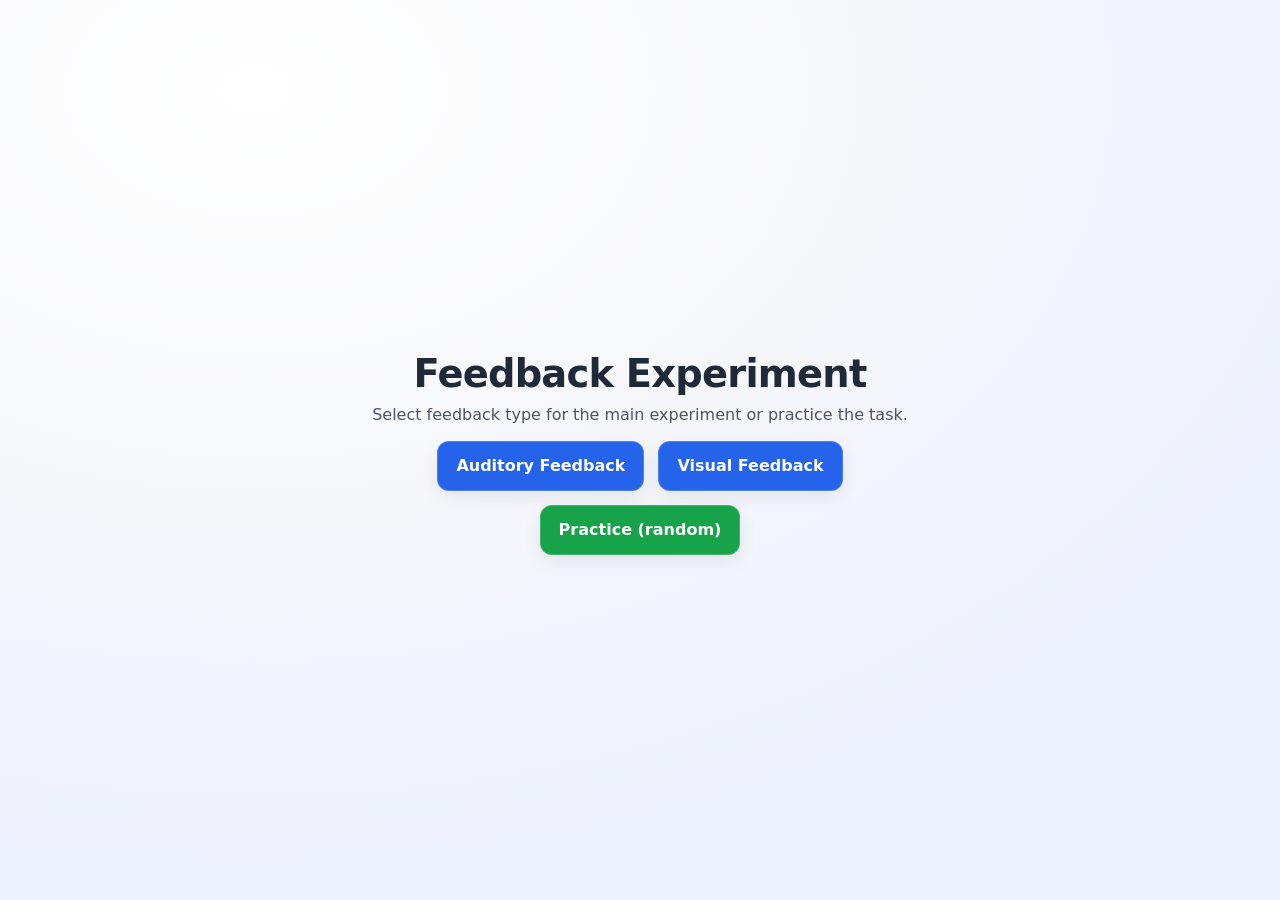
==== web/index.html @ f55c27b4 "Initial deployable feedback experiment" ====
<!DOCTYPE html>
<html lang="en">
<head>
  <meta charset="UTF-8">
  <meta http-equiv="X-UA-Compatible" content="IE=edge">
  <meta name="viewport" content="width=device-width, initial-scale=1.0">
  <title>Feedback Experiment</title>
  <link rel="stylesheet" href="styles.css?v=1">
</head>
<body>
  <main id="menu" class="menu-container" role="main">
    <section aria-labelledby="title">
      <h1 id="title">Feedback Experiment</h1>
      <p>Select feedback type for the main experiment or practice the task.</p>

      <div class="button-group" role="group" aria-label="Select feedback type">
        <a href="select_attempt.html?mode=auditory" class="btn" role="button">Auditory Feedback</a>
        <a href="select_attempt.html?mode=visual" class="btn" role="button">Visual Feedback</a>
      </div>

      <div class="button-group" role="group" aria-label="Practice">
        <a href="game.html?mode=practice&attempt=practice" class="btn practice-btn" role="button">
          Practice (random)
        </a>
      </div>
    </section>
  </main>

</body>
</html>
---- web/styles.css ----
:root{
  /* Palette */
  --bg: #f6f7fb;
  --surface: #ffffff;
  --text: #1f2937;
  --muted: #4b5563;
  --border: rgba(17,24,39,0.10);

  /* Accent */
  --primary: #2563eb;
  --primary-hover: #1d4ed8;
  --success: #16a34a;
  --success-hover: #15803d;

  /* Danger */
  --danger: #dc2626;
  --danger-hover: #b91c1c;

  /* Feedback flashes */
  --flash-success: rgb(22, 163, 74);
  --flash-error: rgb(220, 38, 38);

  /* UI */
  --radius: 14px;
  --shadow: 0 10px 25px rgba(17,24,39,0.10);
  --shadow-soft: 0 6px 18px rgba(17,24,39,0.08);
  --focus: 0 0 0 4px rgba(37,99,235,0.25);
}

*,
*::before,
*::after{
  box-sizing: border-box;
}

html, body{
  height: 100%;
}

body{
  margin: 0;
  padding: 0;
  font-family: system-ui, -apple-system, "Segoe UI", Roboto, Arial, Helvetica, sans-serif;
  background: radial-gradient(1200px 800px at 20% 10%, #ffffff 0%, var(--bg) 55%, #eef2ff 100%);
  color: var(--text);
  line-height: 1.5;
}

/* Menu screens */
.menu-container{
  min-height: 100vh;
  display: flex;
  flex-direction: column;
  align-items: center;
  justify-content: center;
  text-align: center;
  padding: 28px 18px;
  gap: 14px;
}

.menu-container h1{
  margin: 0;
  font-size: clamp(26px, 3vw, 40px);
  letter-spacing: -0.02em;
}

.menu-container p{
  max-width: 720px;
  margin: 0;
  color: var(--muted);
  font-size: 16px;
}

.menu-container > *{
  max-width: 820px;
}

/* Buttons */
.button-group{
  display: flex;
  flex-wrap: wrap;
  gap: 14px;
  margin: 14px 0 0;
  justify-content: center;
}

.btn{
  display: inline-flex;
  align-items: center;
  justify-content: center;
  gap: 10px;
  padding: 12px 18px;
  background: var(--primary);
  color: #fff;
  text-decoration: none;
  border: 1px solid rgba(255,255,255,0.18);
  border-radius: 12px;
  font-size: 16px;
  font-weight: 600;
  cursor: pointer;
  user-select: none;
  box-shadow: var(--shadow-soft);
  transition: transform 120ms ease, background 120ms ease, box-shadow 120ms ease;
}

.btn:hover{
  background: var(--primary-hover);
  transform: translateY(-1px);
  box-shadow: var(--shadow);
}

.btn:active{
  transform: translateY(0px);
  box-shadow: var(--shadow-soft);
}

.btn:focus{ outline: none; }
.btn:focus-visible{
  box-shadow: var(--shadow-soft), var(--focus);
}

/* Practice button variant */
.practice-btn{
  background: var(--success);
}
.practice-btn:hover{
  background: var(--success-hover);
}

/* Danger button */
.danger-btn{
  background: var(--danger);
}
.danger-btn:hover{
  background: var(--danger-hover);
}

/* Game container and overlays */
#game-container{
  position: relative;
  width: 100vw;
  height: 100vh;
  background: linear-gradient(180deg, #ffffff 0%, #f8fafc 100%);
  overflow: hidden;
  cursor: crosshair;
}

#game-container, #circle, #countdown{
  -webkit-font-smoothing: antialiased;
  -moz-osx-font-smoothing: grayscale;
}

#circle{
  position: absolute;
  width: 60px;
  height: 60px;
  border-radius: 50%;
  background: #000;
  outline: 2px solid rgba(255,255,255,0.12);
  outline-offset: 2px;
  box-shadow: 0 10px 18px rgba(0,0,0,0.25);
  z-index: 2;
}

/* Overlays for start screen and results */
#start-overlay,
#result-overlay{
  position: absolute;
  inset: 0;
  display: flex;
  align-items: center;
  justify-content: center;
  z-index: 10;
}

#start-overlay{
  background: rgba(255,255,255,0.88);
  color: var(--text);
  font-size: clamp(18px, 2.2vw, 28px);
  font-weight: 800;
  letter-spacing: -0.01em;
  backdrop-filter: blur(6px);
  -webkit-backdrop-filter: blur(6px);
}

/* Countdown */
#countdown{
  position: absolute;
  top: 50%;
  left: 50%;
  transform: translate(-50%, -50%);
  font-size: clamp(56px, 6vw, 84px);
  color: var(--text);
  font-weight: 900;
  text-shadow: 0 10px 24px rgba(17,24,39,0.15);
  z-index: 12;
}

/* Flash overlay */
#flash-overlay{
  position: fixed;
  inset: 0;
  display: none;
  z-index: 9999;
  pointer-events: none;
  opacity: 0.28;
  background-color: transparent;
}

#flash-overlay.success{
  background-color: var(--flash-success);
}

#flash-overlay.error{
  background-color: var(--flash-error);
}

/* Result overlay */
#result-overlay{
  background: rgba(255,255,255,0.94);
  backdrop-filter: blur(8px);
  -webkit-backdrop-filter: blur(8px);
  flex-direction: column;
  display: none;
  padding: 28px 18px;
  text-align: center;
}

#result-overlay > *{
  max-width: 720px;
}

#result-overlay h2{
  margin: 0 0 10px;
  font-size: clamp(20px, 2.4vw, 32px);
  letter-spacing: -0.02em;
}

#result-overlay p{
  margin: 0 0 18px;
  font-size: 18px;
  color: var(--muted);
}

#result-overlay .btn{
  margin-top: 10px;
}

/* Pause overlay */
#pause-overlay{
  position: absolute;
  inset: 0;
  display: none;
  z-index: 2000; /* below flash overlay, above game */
  background: rgba(255,255,255,0.55);
  backdrop-filter: blur(8px);
  -webkit-backdrop-filter: blur(8px);
  align-items: center;
  justify-content: center;
  padding: 18px;
}

.pause-modal{
  width: min(520px, 92vw);
  background: rgba(255,255,255,0.92);
  border: 1px solid var(--border);
  border-radius: 16px;
  box-shadow: var(--shadow);
  padding: 18px 16px;
  text-align: center;
}

.pause-modal h2{
  margin: 0 0 8px;
  font-size: 22px;
  letter-spacing: -0.01em;
}

.pause-subtext{
  margin: 0 0 14px;
  color: var(--muted);
}

.pause-actions{
  display: flex;
  flex-direction: column;
  gap: 10px;
  margin-top: 10px;
}

.pause-status{
  margin: 12px 0 0;
  font-size: 14px;
  color: var(--muted);
  min-height: 1.2em;
}

/* Reduce motion */
@media (prefers-reduced-motion: reduce){
  *{
    animation-duration: 0.001ms !important;
    animation-iteration-count: 1 !important;
    transition-duration: 0.001ms !important;
    scroll-behavior: auto !important;
  }
  .btn:hover{
    transform: none;
  }
}
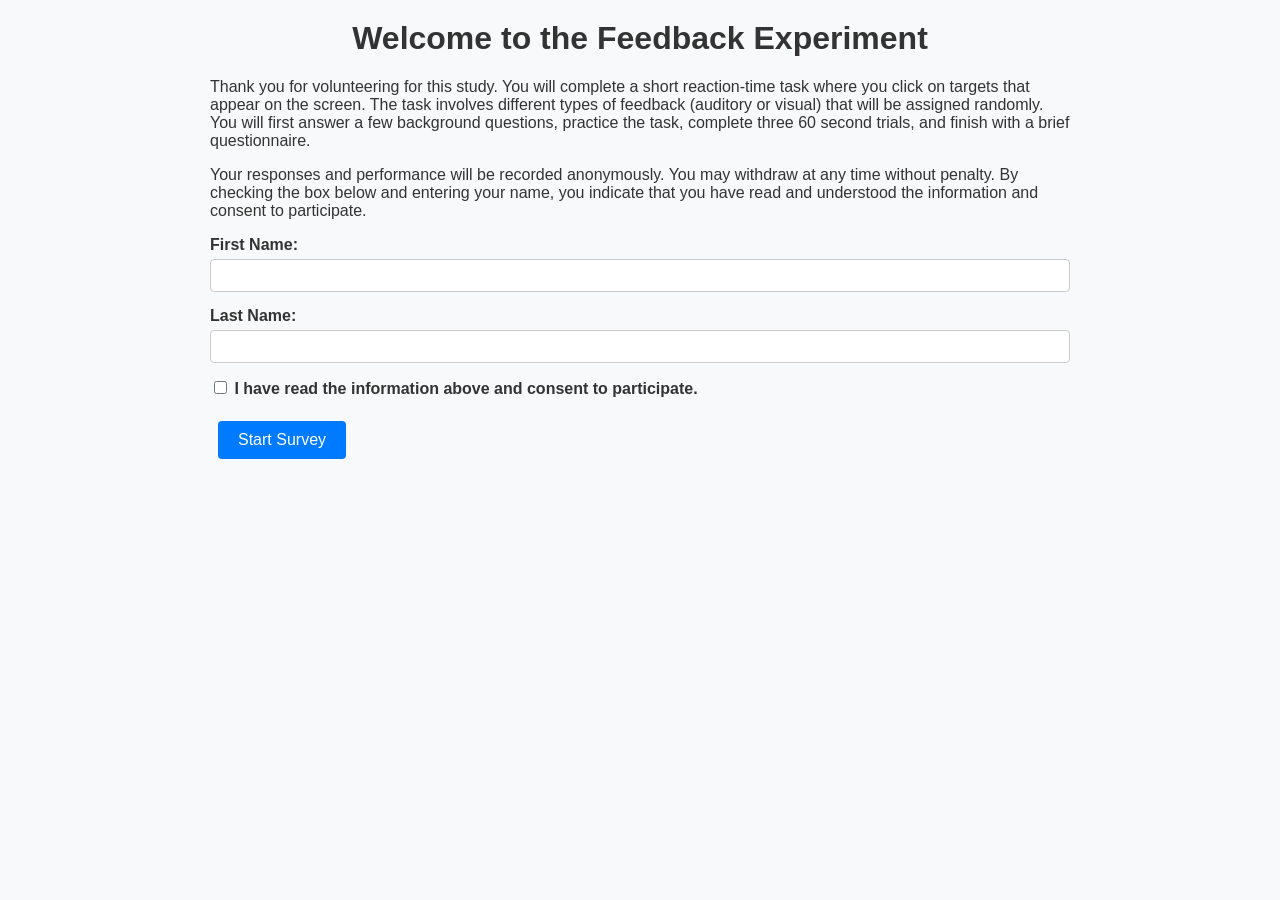
==== commit 09c426a3: "updated pipeline architecture" ====
--- a/web/index.html
+++ b/web/index.html
@@ -2,29 +2,64 @@
 <html lang="en">
 <head>
   <meta charset="UTF-8">
-  <meta http-equiv="X-UA-Compatible" content="IE=edge">
   <meta name="viewport" content="width=device-width, initial-scale=1.0">
-  <title>Feedback Experiment</title>
-  <link rel="stylesheet" href="styles.css?v=1">
+  <title>Feedback Experiment – Welcome</title>
+  <link rel="stylesheet" href="styles.css">
 </head>
 <body>
-  <main id="menu" class="menu-container" role="main">
-    <section aria-labelledby="title">
-      <h1 id="title">Feedback Experiment</h1>
-      <p>Select feedback type for the main experiment or practice the task.</p>
+  <main>
+    <h1>Welcome to the Feedback Experiment</h1>
+    <p>
+      Thank you for volunteering for this study. You will complete a short
+      reaction-time task where you click on targets that appear on the
+      screen. The task involves different types of feedback (auditory or
+      visual) that will be assigned randomly. You will first answer a few
+      background questions, practice the task, complete three 60&nbsp;second
+      trials, and finish with a brief questionnaire.
+    </p>
+    <p>
+      Your responses and performance will be recorded anonymously. You may
+      withdraw at any time without penalty. By checking the box below and
+      entering your name, you indicate that you have read and understood the
+      information and consent to participate.
+    </p>
 
-      <div class="button-group" role="group" aria-label="Select feedback type">
-        <a href="select_attempt.html?mode=auditory" class="btn" role="button">Auditory Feedback</a>
-        <a href="select_attempt.html?mode=visual" class="btn" role="button">Visual Feedback</a>
+    <form id="consent-form">
+      <div class="form-group">
+        <label for="firstName">First Name:</label>
+        <input type="text" id="firstName" name="firstName" required>
       </div>
-
-      <div class="button-group" role="group" aria-label="Practice">
-        <a href="game.html?mode=practice&attempt=practice" class="btn practice-btn" role="button">
-          Practice (random)
-        </a>
+      <div class="form-group">
+        <label for="lastName">Last Name:</label>
+        <input type="text" id="lastName" name="lastName" required>
       </div>
-    </section>
+      <div class="form-group">
+        <label>
+          <input type="checkbox" id="consentBox" required>
+          I have read the information above and consent to participate.
+        </label>
+      </div>
+      <button type="submit" class="btn">Start Survey</button>
+    </form>
   </main>
 
+  <script>
+    // Handle consent form submission: store name and proceed to survey
+    document.getElementById('consent-form').addEventListener('submit', function(ev) {
+      ev.preventDefault();
+      const firstName = document.getElementById('firstName').value.trim();
+      const lastName = document.getElementById('lastName').value.trim();
+      const consent = document.getElementById('consentBox').checked;
+      if (!firstName || !lastName || !consent) {
+        alert('Please enter your name and provide consent to continue.');
+        return;
+      }
+      // Store participant info in sessionStorage
+      sessionStorage.setItem('first_name', firstName);
+      sessionStorage.setItem('last_name', lastName);
+      // Navigate to survey page
+      window.location.href = 'survey.html';
+    });
+  </script>
 </body>
 </html>
--- a/web/styles.css
+++ b/web/styles.css
@@ -1,309 +1,166 @@
-:root{
-  /* Palette */
-  --bg: #f6f7fb;
-  --surface: #ffffff;
-  --text: #1f2937;
-  --muted: #4b5563;
-  --border: rgba(17,24,39,0.10);
+/* Core styles for the feedback experiment */
 
-  /* Accent */
-  --primary: #2563eb;
-  --primary-hover: #1d4ed8;
-  --success: #16a34a;
-  --success-hover: #15803d;
-
-  /* Danger */
-  --danger: #dc2626;
-  --danger-hover: #b91c1c;
-
-  /* Feedback flashes */
-  --flash-success: rgb(22, 163, 74);
-  --flash-error: rgb(220, 38, 38);
-
-  /* UI */
-  --radius: 14px;
-  --shadow: 0 10px 25px rgba(17,24,39,0.10);
-  --shadow-soft: 0 6px 18px rgba(17,24,39,0.08);
-  --focus: 0 0 0 4px rgba(37,99,235,0.25);
+body {
+  margin: 0;
+  font-family: Arial, sans-serif;
+  background-color: #f8f9fa;
+  color: #333;
+  display: flex;
+  min-height: 100vh;
+  flex-direction: column;
 }
 
-*,
-*::before,
-*::after{
+main {
+  flex: 1;
+  width: 100%;
+  max-width: 900px;
+  margin: 0 auto;
+  padding: 20px;
   box-sizing: border-box;
 }
 
-html, body{
-  height: 100%;
+h1, h2 {
+  text-align: center;
+  margin-top: 0;
 }
 
-body{
-  margin: 0;
-  padding: 0;
-  font-family: system-ui, -apple-system, "Segoe UI", Roboto, Arial, Helvetica, sans-serif;
-  background: radial-gradient(1200px 800px at 20% 10%, #ffffff 0%, var(--bg) 55%, #eef2ff 100%);
-  color: var(--text);
-  line-height: 1.5;
+.btn {
+  display: inline-block;
+  margin: 8px;
+  padding: 10px 20px;
+  background-color: #007bff;
+  color: white;
+  text-decoration: none;
+  border: none;
+  border-radius: 4px;
+  font-size: 16px;
+  cursor: pointer;
+  text-align: center;
 }
 
-/* Menu screens */
-.menu-container{
-  min-height: 100vh;
+.btn:hover {
+  background-color: #0056b3;
+}
+
+.btn:disabled {
+  background-color: #cccccc;
+  cursor: not-allowed;
+}
+
+.form-group {
+  margin-bottom: 15px;
+}
+
+label {
+  display: block;
+  font-weight: bold;
+  margin-bottom: 5px;
+}
+
+input[type="text"],
+input[type="number"],
+select {
+  width: 100%;
+  padding: 8px;
+  box-sizing: border-box;
+  border: 1px solid #ccc;
+  border-radius: 4px;
+}
+
+textarea {
+  width: 100%;
+  padding: 8px;
+  box-sizing: border-box;
+  border: 1px solid #ccc;
+  border-radius: 4px;
+  min-height: 80px;
+}
+
+.question-block {
+  margin-bottom: 20px;
+}
+
+.question-block p {
+  margin-bottom: 10px;
+}
+
+.survey-options label {
+  display: inline-block;
+  margin-right: 15px;
+}
+
+/* Game container styles */
+#game-container {
+  position: relative;
+  width: 100%;
+  height: 80vh;
+  background-color: #fff;
+  border: 2px solid #ddd;
+  border-radius: 8px;
+  margin-top: 20px;
+  overflow: hidden;
+}
+
+#circle {
+  position: absolute;
+  width: 40px;
+  height: 40px;
+  border-radius: 50%;
+  background-color: #007bff;
+  cursor: pointer;
+}
+
+#flash-overlay {
+  position: absolute;
+  top: 0;
+  left: 0;
+  width: 100%;
+  height: 100%;
+  display: none;
+  border-radius: 8px;
+}
+
+#flash-overlay.success {
+  background-color: rgba(40, 167, 69, 0.3);
+}
+
+#flash-overlay.error {
+  background-color: rgba(220, 53, 69, 0.3);
+}
+
+#start-overlay,
+#practice-overlay,
+#result-overlay {
+  position: absolute;
+  top: 0;
+  left: 0;
+  width: 100%;
+  height: 100%;
+  background-color: rgba(0, 0, 0, 0.6);
+  color: white;
   display: flex;
   flex-direction: column;
   align-items: center;
   justify-content: center;
-  text-align: center;
-  padding: 28px 18px;
-  gap: 14px;
-}
-
-.menu-container h1{
-  margin: 0;
-  font-size: clamp(26px, 3vw, 40px);
-  letter-spacing: -0.02em;
-}
-
-.menu-container p{
-  max-width: 720px;
-  margin: 0;
-  color: var(--muted);
-  font-size: 16px;
-}
-
-.menu-container > *{
-  max-width: 820px;
-}
-
-/* Buttons */
-.button-group{
-  display: flex;
-  flex-wrap: wrap;
-  gap: 14px;
-  margin: 14px 0 0;
-  justify-content: center;
-}
-
-.btn{
-  display: inline-flex;
-  align-items: center;
-  justify-content: center;
-  gap: 10px;
-  padding: 12px 18px;
-  background: var(--primary);
-  color: #fff;
-  text-decoration: none;
-  border: 1px solid rgba(255,255,255,0.18);
-  border-radius: 12px;
-  font-size: 16px;
-  font-weight: 600;
-  cursor: pointer;
-  user-select: none;
-  box-shadow: var(--shadow-soft);
-  transition: transform 120ms ease, background 120ms ease, box-shadow 120ms ease;
-}
-
-.btn:hover{
-  background: var(--primary-hover);
-  transform: translateY(-1px);
-  box-shadow: var(--shadow);
-}
-
-.btn:active{
-  transform: translateY(0px);
-  box-shadow: var(--shadow-soft);
-}
-
-.btn:focus{ outline: none; }
-.btn:focus-visible{
-  box-shadow: var(--shadow-soft), var(--focus);
-}
-
-/* Practice button variant */
-.practice-btn{
-  background: var(--success);
-}
-.practice-btn:hover{
-  background: var(--success-hover);
-}
-
-/* Danger button */
-.danger-btn{
-  background: var(--danger);
-}
-.danger-btn:hover{
-  background: var(--danger-hover);
-}
-
-/* Game container and overlays */
-#game-container{
-  position: relative;
-  width: 100vw;
-  height: 100vh;
-  background: linear-gradient(180deg, #ffffff 0%, #f8fafc 100%);
-  overflow: hidden;
-  cursor: crosshair;
-}
-
-#game-container, #circle, #countdown{
-  -webkit-font-smoothing: antialiased;
-  -moz-osx-font-smoothing: grayscale;
-}
-
-#circle{
-  position: absolute;
-  width: 60px;
-  height: 60px;
-  border-radius: 50%;
-  background: #000;
-  outline: 2px solid rgba(255,255,255,0.12);
-  outline-offset: 2px;
-  box-shadow: 0 10px 18px rgba(0,0,0,0.25);
-  z-index: 2;
-}
-
-/* Overlays for start screen and results */
-#start-overlay,
-#result-overlay{
-  position: absolute;
-  inset: 0;
-  display: flex;
-  align-items: center;
-  justify-content: center;
-  z-index: 10;
-}
-
-#start-overlay{
-  background: rgba(255,255,255,0.88);
-  color: var(--text);
-  font-size: clamp(18px, 2.2vw, 28px);
-  font-weight: 800;
-  letter-spacing: -0.01em;
-  backdrop-filter: blur(6px);
-  -webkit-backdrop-filter: blur(6px);
-}
-
-/* Countdown */
-#countdown{
-  position: absolute;
-  top: 50%;
-  left: 50%;
-  transform: translate(-50%, -50%);
-  font-size: clamp(56px, 6vw, 84px);
-  color: var(--text);
-  font-weight: 900;
-  text-shadow: 0 10px 24px rgba(17,24,39,0.15);
-  z-index: 12;
-}
-
-/* Flash overlay */
-#flash-overlay{
-  position: fixed;
-  inset: 0;
-  display: none;
-  z-index: 9999;
-  pointer-events: none;
-  opacity: 0.28;
-  background-color: transparent;
-}
-
-#flash-overlay.success{
-  background-color: var(--flash-success);
-}
-
-#flash-overlay.error{
-  background-color: var(--flash-error);
-}
-
-/* Result overlay */
-#result-overlay{
-  background: rgba(255,255,255,0.94);
-  backdrop-filter: blur(8px);
-  -webkit-backdrop-filter: blur(8px);
-  flex-direction: column;
-  display: none;
-  padding: 28px 18px;
+  border-radius: 8px;
   text-align: center;
 }
 
-#result-overlay > *{
-  max-width: 720px;
+#result-text {
+  margin: 10px 0;
+  font-size: 18px;
 }
 
-#result-overlay h2{
-  margin: 0 0 10px;
-  font-size: clamp(20px, 2.4vw, 32px);
-  letter-spacing: -0.02em;
+.hidden {
+  display: none;
 }
 
-#result-overlay p{
-  margin: 0 0 18px;
-  font-size: 18px;
-  color: var(--muted);
-}
-
-#result-overlay .btn{
-  margin-top: 10px;
-}
-
-/* Pause overlay */
-#pause-overlay{
-  position: absolute;
-  inset: 0;
-  display: none;
-  z-index: 2000; /* below flash overlay, above game */
-  background: rgba(255,255,255,0.55);
-  backdrop-filter: blur(8px);
-  -webkit-backdrop-filter: blur(8px);
+/* Center content for thank you page */
+.centered {
+  display: flex;
+  flex-direction: column;
   align-items: center;
   justify-content: center;
-  padding: 18px;
-}
-
-.pause-modal{
-  width: min(520px, 92vw);
-  background: rgba(255,255,255,0.92);
-  border: 1px solid var(--border);
-  border-radius: 16px;
-  box-shadow: var(--shadow);
-  padding: 18px 16px;
+  height: 70vh;
   text-align: center;
-}
-
-.pause-modal h2{
-  margin: 0 0 8px;
-  font-size: 22px;
-  letter-spacing: -0.01em;
-}
-
-.pause-subtext{
-  margin: 0 0 14px;
-  color: var(--muted);
-}
-
-.pause-actions{
-  display: flex;
-  flex-direction: column;
-  gap: 10px;
-  margin-top: 10px;
-}
-
-.pause-status{
-  margin: 12px 0 0;
-  font-size: 14px;
-  color: var(--muted);
-  min-height: 1.2em;
-}
-
-/* Reduce motion */
-@media (prefers-reduced-motion: reduce){
-  *{
-    animation-duration: 0.001ms !important;
-    animation-iteration-count: 1 !important;
-    transition-duration: 0.001ms !important;
-    scroll-behavior: auto !important;
-  }
-  .btn:hover{
-    transform: none;
-  }
 }
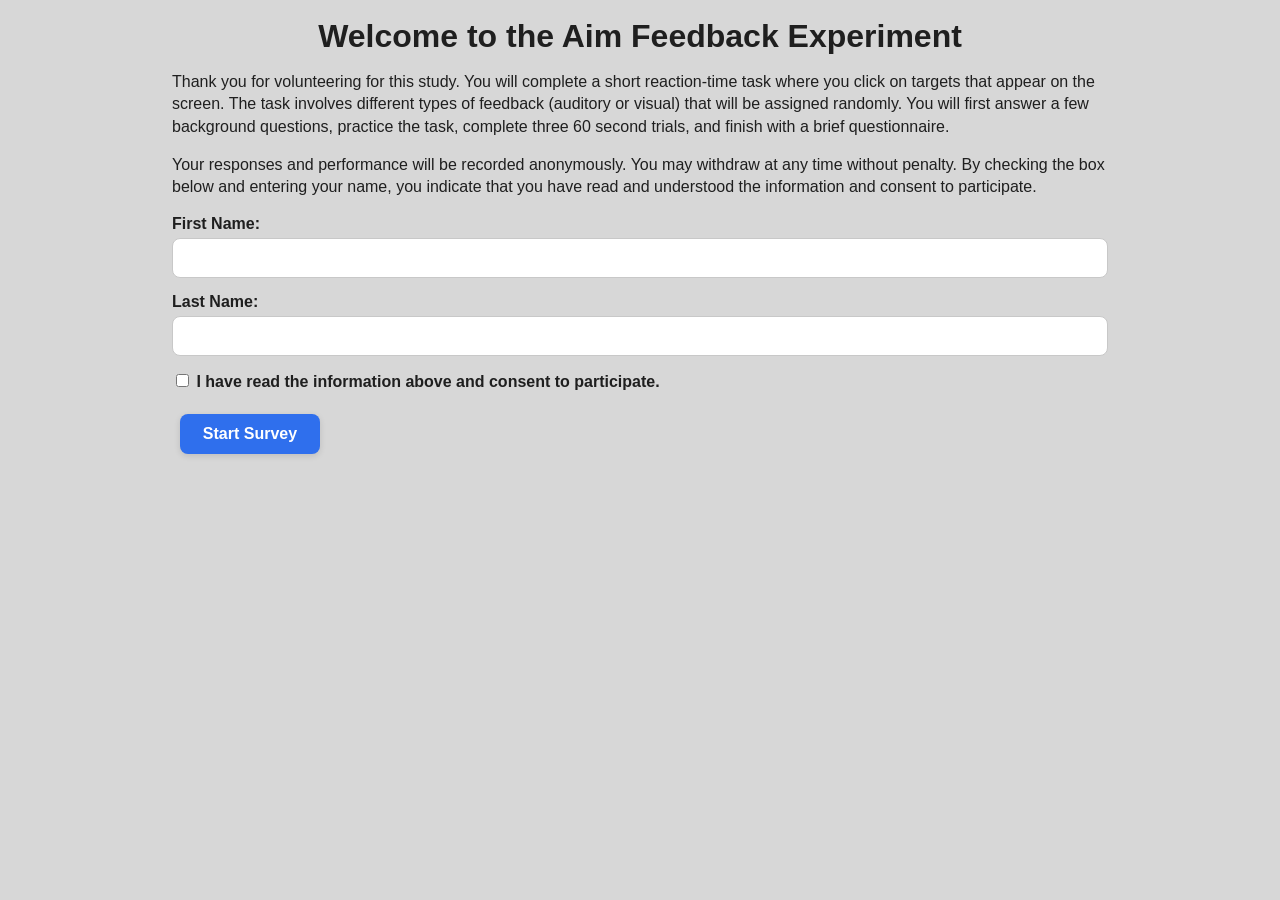
==== commit 04179510: "edits and improvements" ====
--- a/web/index.html
+++ b/web/index.html
@@ -8,7 +8,7 @@
 </head>
 <body>
   <main>
-    <h1>Welcome to the Feedback Experiment</h1>
+    <h1>Welcome to the Aim Feedback Experiment</h1>
     <p>
       Thank you for volunteering for this study. You will complete a short
       reaction-time task where you click on targets that appear on the
--- a/web/styles.css
+++ b/web/styles.css
@@ -1,10 +1,37 @@
-/* Core styles for the feedback experiment */
+/* Refined UI styles for the feedback experiment */
+
+:root {
+  --bg-page: #d7d7d7;
+  --bg-surface: #ffffff;
+  --bg-surface-soft: #f5f5f5;
+  --text-main: #1f1f1f;
+  --text-muted: #4a4a4a;
+  --border-soft: #c8c8c8;
+  --border-strong: #b5b5b5;
+  --shadow-soft: 0 10px 24px rgba(0, 0, 0, 0.08);
+  --shadow-subtle: 0 2px 6px rgba(0, 0, 0, 0.12);
+
+  --btn-primary: #2f6fed;
+  --btn-primary-hover: #1f57c2;
+  --btn-secondary: #555;
+  --btn-secondary-hover: #333;
+
+  --flash-success: rgba(46, 204, 113, 0.16);
+  --flash-error: rgba(231, 76, 60, 0.14);
+  --overlay-light: rgba(255, 255, 255, 0.84);
+}
+
+*,
+*::before,
+*::after {
+  box-sizing: border-box;
+}
 
 body {
   margin: 0;
   font-family: Arial, sans-serif;
-  background-color: #f8f9fa;
-  color: #333;
+  background-color: var(--bg-page);
+  color: var(--text-main);
   display: flex;
   min-height: 100vh;
   flex-direction: column;
@@ -13,38 +40,72 @@
 main {
   flex: 1;
   width: 100%;
-  max-width: 900px;
+  max-width: 980px;
   margin: 0 auto;
-  padding: 20px;
-  box-sizing: border-box;
-}
-
-h1, h2 {
+  padding: 18px 22px 28px;
+}
+
+h1,
+h2 {
   text-align: center;
   margin-top: 0;
+  margin-bottom: 14px;
+  line-height: 1.15;
+}
+
+p {
+  line-height: 1.4;
+  color: var(--text-main);
 }
 
 .btn {
   display: inline-block;
   margin: 8px;
-  padding: 10px 20px;
-  background-color: #007bff;
-  color: white;
+  padding: 11px 20px;
+  min-width: 140px;
+  background-color: var(--btn-primary);
+  color: #fff;
   text-decoration: none;
   border: none;
-  border-radius: 4px;
+  border-radius: 8px;
   font-size: 16px;
+  font-weight: 600;
   cursor: pointer;
   text-align: center;
+  transition: background-color 0.15s ease, transform 0.08s ease, box-shadow 0.15s ease;
+  box-shadow: var(--shadow-subtle);
 }
 
 .btn:hover {
-  background-color: #0056b3;
+  background-color: var(--btn-primary-hover);
+}
+
+.btn:active {
+  transform: translateY(1px);
 }
 
 .btn:disabled {
-  background-color: #cccccc;
+  background-color: #bdbdbd;
+  color: #f3f3f3;
   cursor: not-allowed;
+  box-shadow: none;
+}
+
+.practice-btn {
+  background-color: var(--btn-secondary);
+}
+
+.practice-btn:hover {
+  background-color: var(--btn-secondary-hover);
+}
+
+.button-group {
+  display: flex;
+  justify-content: center;
+  align-items: center;
+  gap: 10px;
+  flex-wrap: wrap;
+  margin: 12px 0 6px;
 }
 
 .form-group {
@@ -53,52 +114,75 @@
 
 label {
   display: block;
-  font-weight: bold;
+  font-weight: 700;
   margin-bottom: 5px;
 }
 
 input[type="text"],
 input[type="number"],
-select {
-  width: 100%;
-  padding: 8px;
-  box-sizing: border-box;
-  border: 1px solid #ccc;
-  border-radius: 4px;
-}
-
+select,
 textarea {
   width: 100%;
-  padding: 8px;
+  padding: 10px 12px;
   box-sizing: border-box;
-  border: 1px solid #ccc;
-  border-radius: 4px;
-  min-height: 80px;
+  border: 1px solid var(--border-soft);
+  border-radius: 8px;
+  background-color: var(--bg-surface);
+  color: var(--text-main);
+  font: inherit;
+}
+
+input[type="text"]:focus,
+input[type="number"]:focus,
+select:focus,
+textarea:focus {
+  outline: 2px solid rgba(47, 111, 237, 0.16);
+  border-color: #7ea5f5;
+}
+
+textarea {
+  min-height: 90px;
+  resize: vertical;
 }
 
 .question-block {
-  margin-bottom: 20px;
+  margin-bottom: 22px;
+  padding: 14px 14px 10px;
+  background: var(--bg-surface-soft);
+  border: 1px solid #e5e5e5;
+  border-radius: 10px;
 }
 
 .question-block p {
-  margin-bottom: 10px;
+  margin: 0 0 10px;
+}
+
+.survey-options {
+  display: flex;
+  flex-wrap: wrap;
+  gap: 12px 18px;
 }
 
 .survey-options label {
-  display: inline-block;
-  margin-right: 15px;
+  display: inline-flex;
+  align-items: center;
+  gap: 6px;
+  margin-right: 0;
+  font-weight: 500;
 }
 
 /* Game container styles */
 #game-container {
   position: relative;
   width: 100%;
-  height: 80vh;
-  background-color: #fff;
-  border: 2px solid #ddd;
-  border-radius: 8px;
+  height: 78vh;
+  background-color: var(--bg-surface);
+  border: 2px solid var(--border-strong);
+  border-radius: 12px;
   margin-top: 20px;
   overflow: hidden;
+  cursor: crosshair;
+  box-shadow: var(--shadow-soft);
 }
 
 #circle {
@@ -106,53 +190,72 @@
   width: 40px;
   height: 40px;
   border-radius: 50%;
-  background-color: #007bff;
-  cursor: pointer;
+  background-color: #000000;
+  cursor: crosshair;
+  box-shadow: 0 2px 7px rgba(0, 0, 0, 0.22);
 }
 
 #flash-overlay {
   position: absolute;
-  top: 0;
-  left: 0;
-  width: 100%;
-  height: 100%;
+  inset: 0;
   display: none;
-  border-radius: 8px;
+  border-radius: 12px;
+  pointer-events: none;
 }
 
 #flash-overlay.success {
-  background-color: rgba(40, 167, 69, 0.3);
+  background-color: var(--flash-success);
 }
 
 #flash-overlay.error {
-  background-color: rgba(220, 53, 69, 0.3);
+  background-color: var(--flash-error);
 }
 
 #start-overlay,
 #practice-overlay,
 #result-overlay {
   position: absolute;
-  top: 0;
-  left: 0;
-  width: 100%;
-  height: 100%;
-  background-color: rgba(0, 0, 0, 0.6);
-  color: white;
+  inset: 0;
+  background-color: var(--overlay-light);
+  color: var(--text-main);
   display: flex;
   flex-direction: column;
   align-items: center;
   justify-content: center;
-  border-radius: 8px;
-  text-align: center;
+  border-radius: 12px;
+  text-align: center;
+  padding: 24px;
+}
+
+#start-overlay p,
+#practice-overlay p,
+#result-overlay p {
+  max-width: 580px;
+  margin: 0 0 12px;
+  color: var(--text-main);
+}
+
+#countdown {
+  position: absolute;
+  inset: 0;
+  display: flex;
+  align-items: center;
+  justify-content: center;
+  font-size: 72px;
+  font-weight: 700;
+  color: var(--text-main);
+  background-color: rgba(255, 255, 255, 0.2);
+  pointer-events: none;
 }
 
 #result-text {
   margin: 10px 0;
   font-size: 18px;
+  font-weight: 600;
 }
 
 .hidden {
-  display: none;
+  display: none !important;
 }
 
 /* Center content for thank you page */
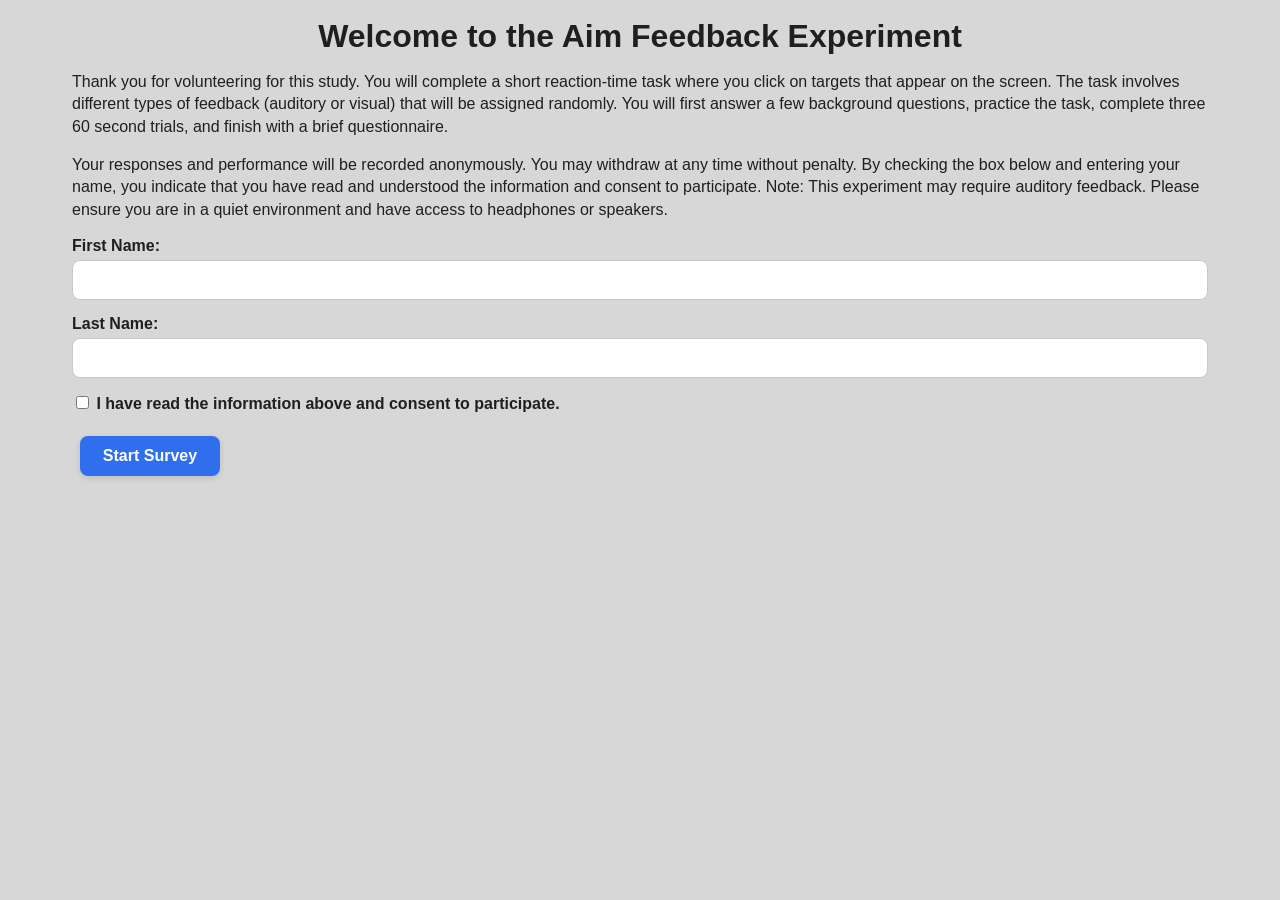
==== commit b2d7ef9a: "final edit" ====
--- a/web/index.html
+++ b/web/index.html
@@ -22,6 +22,8 @@
       withdraw at any time without penalty. By checking the box below and
       entering your name, you indicate that you have read and understood the
       information and consent to participate.
+
+      Note: This experiment may require auditory feedback. Please ensure you are in a quiet environment and have access to headphones or speakers.
     </p>
 
     <form id="consent-form">
--- a/web/styles.css
+++ b/web/styles.css
@@ -15,6 +15,8 @@
   --btn-primary-hover: #1f57c2;
   --btn-secondary: #555;
   --btn-secondary-hover: #333;
+  --btn-success: #1f9d55;
+  --btn-success-hover: #177844;
 
   --flash-success: rgba(46, 204, 113, 0.16);
   --flash-error: rgba(231, 76, 60, 0.14);
@@ -40,7 +42,7 @@
 main {
   flex: 1;
   width: 100%;
-  max-width: 980px;
+  max-width: 1180px;
   margin: 0 auto;
   padding: 18px 22px 28px;
 }
@@ -99,13 +101,22 @@
   background-color: var(--btn-secondary-hover);
 }
 
-.button-group {
+.success-btn {
+  background-color: var(--btn-success);
+}
+
+.success-btn:hover {
+  background-color: var(--btn-success-hover);
+}
+
+.button-group,
+.below-game-controls {
   display: flex;
   justify-content: center;
   align-items: center;
   gap: 10px;
   flex-wrap: wrap;
-  margin: 12px 0 6px;
+  margin: 14px 0 6px;
 }
 
 .form-group {
@@ -175,11 +186,14 @@
 #game-container {
   position: relative;
   width: 100%;
-  height: 78vh;
+  max-width: 1080px;
+  aspect-ratio: 16 / 9;
+  min-height: 420px;
+  max-height: 72vh;
   background-color: var(--bg-surface);
   border: 2px solid var(--border-strong);
   border-radius: 12px;
-  margin-top: 20px;
+  margin: 20px auto 0;
   overflow: hidden;
   cursor: crosshair;
   box-shadow: var(--shadow-soft);
@@ -192,7 +206,7 @@
   border-radius: 50%;
   background-color: #000000;
   cursor: crosshair;
-  box-shadow: 0 2px 7px rgba(0, 0, 0, 0.22);
+  box-shadow: none;
 }
 
 #flash-overlay {
@@ -235,6 +249,14 @@
   color: var(--text-main);
 }
 
+.overlay-card {
+  background: rgba(255, 255, 255, 0.92);
+  border: 1px solid rgba(0, 0, 0, 0.08);
+  border-radius: 12px;
+  padding: 20px 24px;
+  box-shadow: var(--shadow-subtle);
+}
+
 #countdown {
   position: absolute;
   inset: 0;
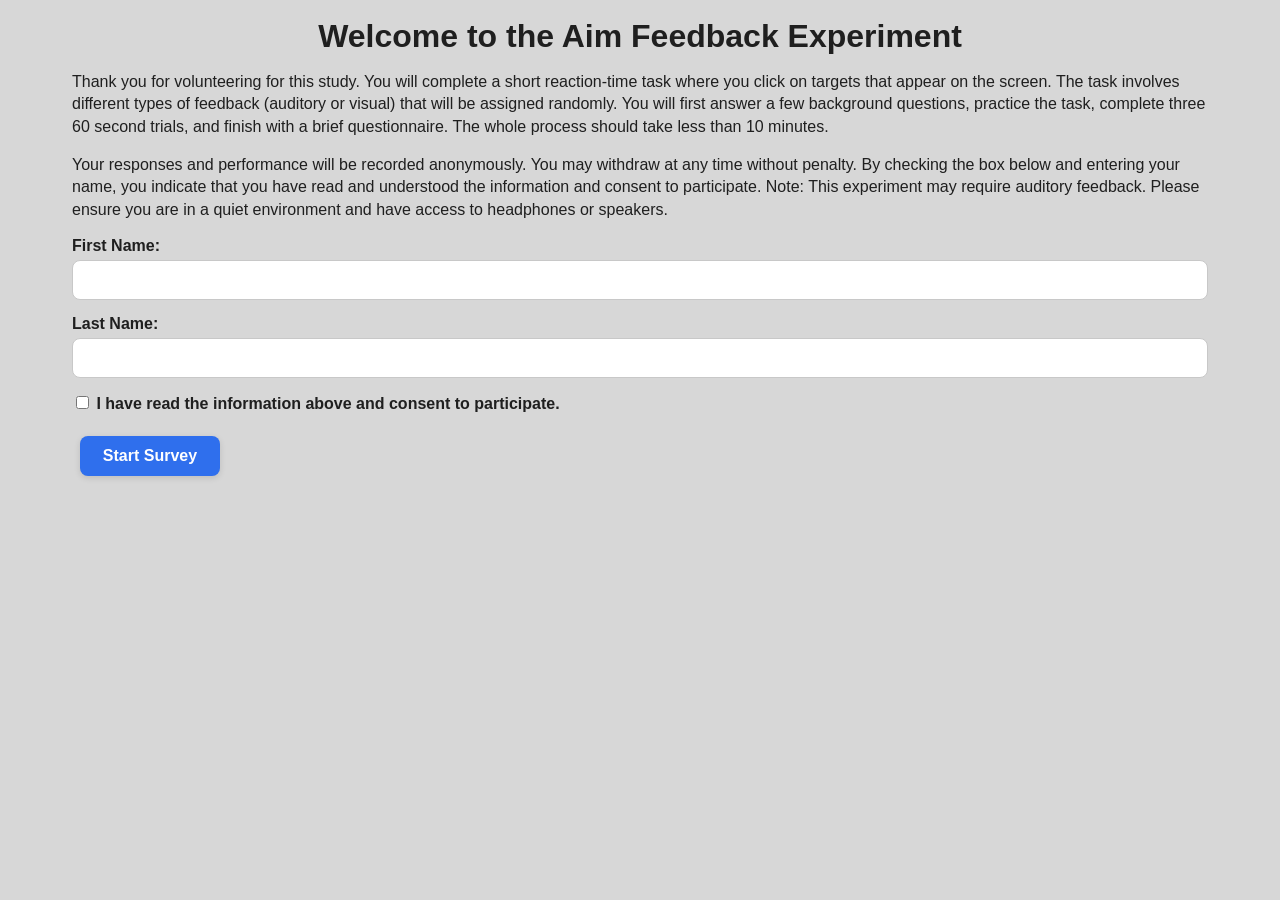
==== commit 35a7e057: "edit instructions wording" ====
--- a/web/index.html
+++ b/web/index.html
@@ -15,7 +15,7 @@
       screen. The task involves different types of feedback (auditory or
       visual) that will be assigned randomly. You will first answer a few
       background questions, practice the task, complete three 60&nbsp;second
-      trials, and finish with a brief questionnaire.
+      trials, and finish with a brief questionnaire. The whole process should take less than 10 minutes.
     </p>
     <p>
       Your responses and performance will be recorded anonymously. You may
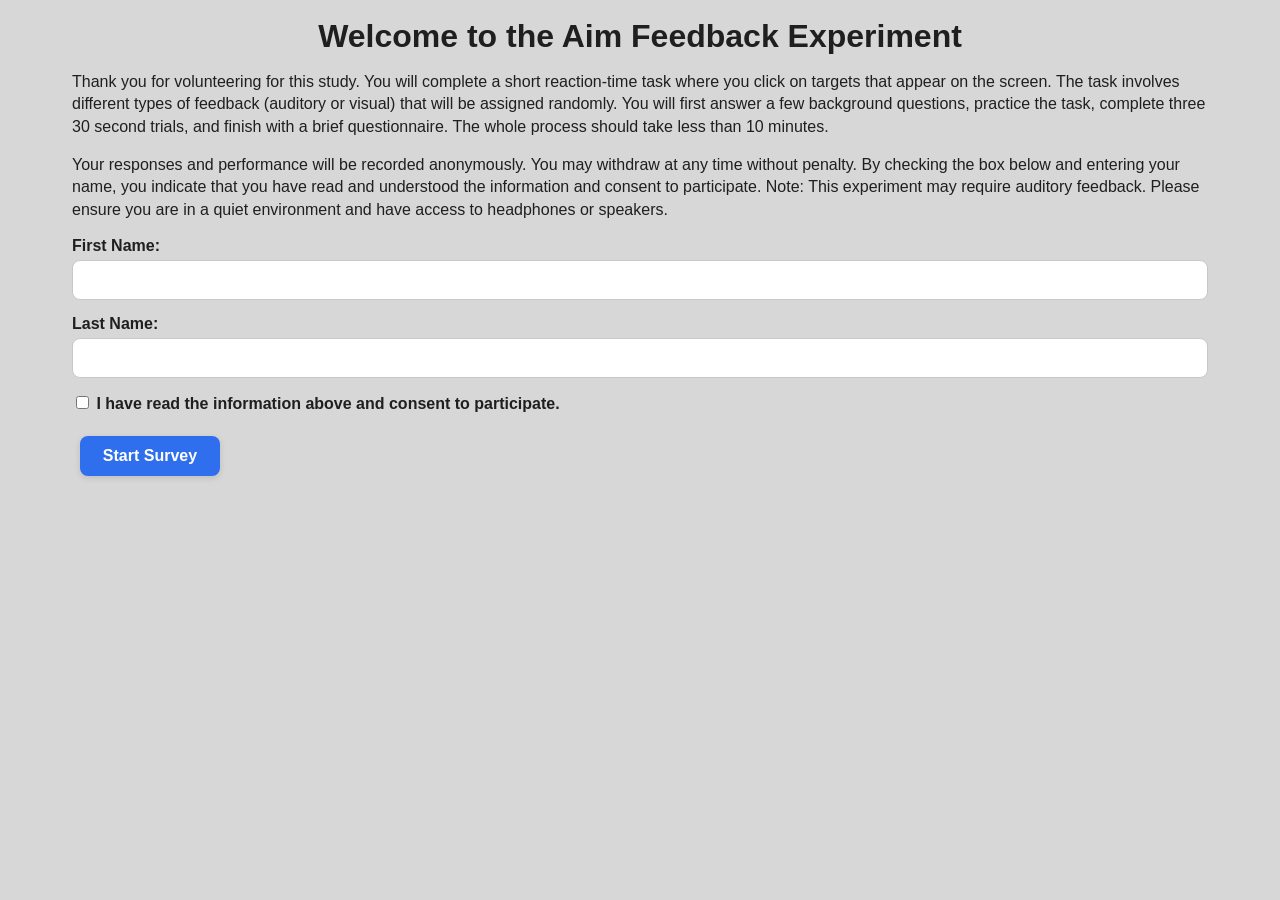
==== commit ac07fd87: "changed to 30 s trials" ====
--- a/web/index.html
+++ b/web/index.html
@@ -14,7 +14,7 @@
       reaction-time task where you click on targets that appear on the
       screen. The task involves different types of feedback (auditory or
       visual) that will be assigned randomly. You will first answer a few
-      background questions, practice the task, complete three 60&nbsp;second
+      background questions, practice the task, complete three 30&nbsp;second
       trials, and finish with a brief questionnaire. The whole process should take less than 10 minutes.
     </p>
     <p>
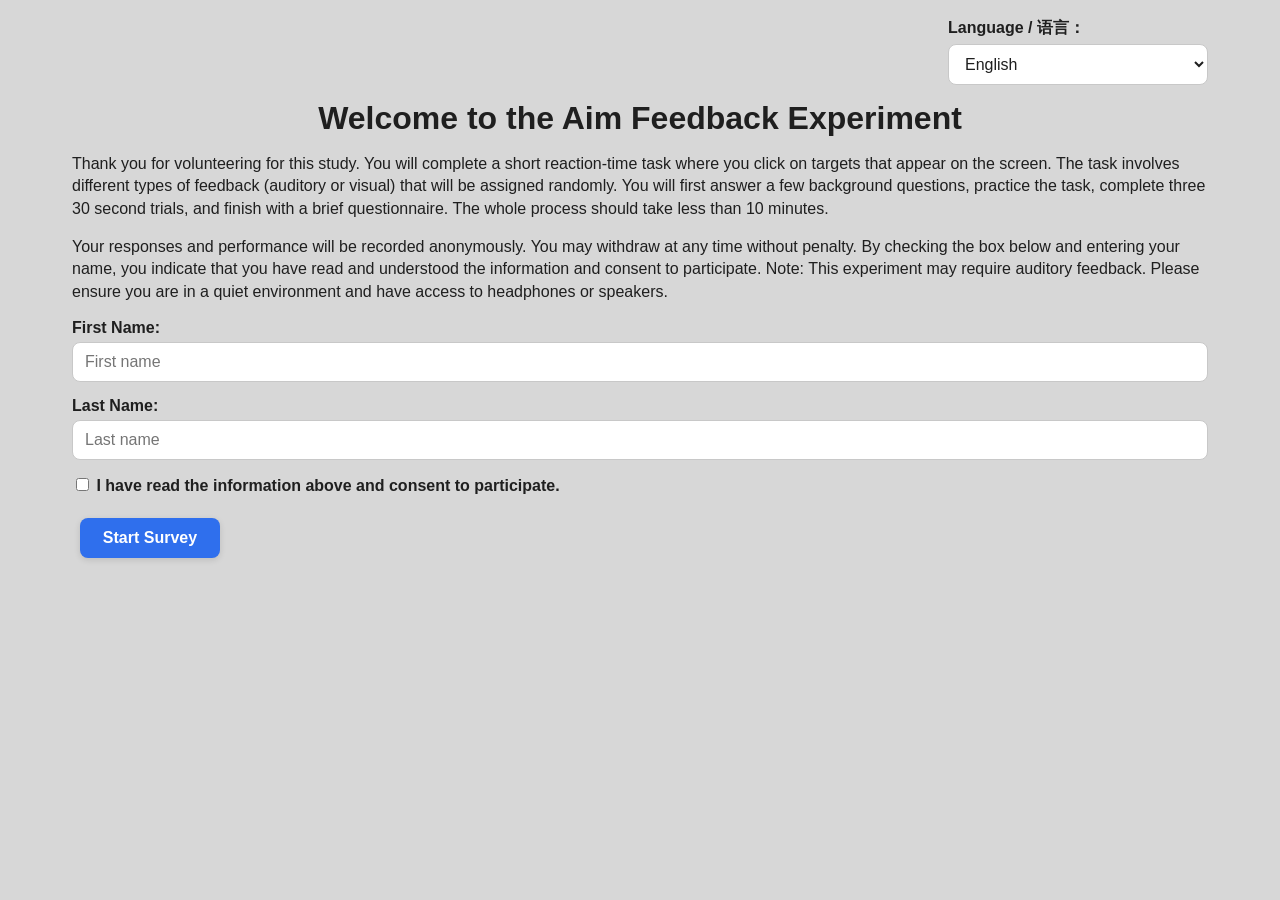
==== commit db1b38cc: "Add mandarin translation for user language preference" ====
--- a/web/index.html
+++ b/web/index.html
@@ -8,8 +8,17 @@
 </head>
 <body>
   <main>
-    <h1>Welcome to the Aim Feedback Experiment</h1>
-    <p>
+    <div class="form-group" style="max-width: 260px; margin-left: auto;">
+      <label for="languageSelect" id="languageLabel">Language / 语言：</label>
+      <select id="languageSelect">
+        <option value="en">English</option>
+        <option value="zh">中文</option>
+      </select>
+    </div>
+
+    <h1 id="pageTitle">Welcome to the Aim Feedback Experiment</h1>
+
+    <p id="introParagraph1">
       Thank you for volunteering for this study. You will complete a short
       reaction-time task where you click on targets that appear on the
       screen. The task involves different types of feedback (auditory or
@@ -17,49 +26,125 @@
       background questions, practice the task, complete three 30&nbsp;second
       trials, and finish with a brief questionnaire. The whole process should take less than 10 minutes.
     </p>
-    <p>
+
+    <p id="introParagraph2">
       Your responses and performance will be recorded anonymously. You may
       withdraw at any time without penalty. By checking the box below and
       entering your name, you indicate that you have read and understood the
       information and consent to participate.
-
+      <br><br>
       Note: This experiment may require auditory feedback. Please ensure you are in a quiet environment and have access to headphones or speakers.
     </p>
 
     <form id="consent-form">
       <div class="form-group">
-        <label for="firstName">First Name:</label>
+        <label for="firstName" id="firstNameLabel">First Name:</label>
         <input type="text" id="firstName" name="firstName" required>
       </div>
+
       <div class="form-group">
-        <label for="lastName">Last Name:</label>
+        <label for="lastName" id="lastNameLabel">Last Name:</label>
         <input type="text" id="lastName" name="lastName" required>
       </div>
+
       <div class="form-group">
         <label>
           <input type="checkbox" id="consentBox" required>
-          I have read the information above and consent to participate.
+          <span id="consentText">I have read the information above and consent to participate.</span>
         </label>
       </div>
-      <button type="submit" class="btn">Start Survey</button>
+
+      <button type="submit" class="btn" id="startSurveyBtn">Start Survey</button>
     </form>
   </main>
 
   <script>
-    // Handle consent form submission: store name and proceed to survey
+    const TRANSLATIONS = {
+      en: {
+        pageTitle: "Welcome to the Aim Feedback Experiment",
+        introParagraph1: `Thank you for volunteering for this study. You will complete a short
+reaction-time task where you click on targets that appear on the
+screen. The task involves different types of feedback (auditory or
+visual) that will be assigned randomly. You will first answer a few
+background questions, practice the task, complete three 30 second
+trials, and finish with a brief questionnaire. The whole process should take less than 10 minutes.`,
+        introParagraph2: `Your responses and performance will be recorded anonymously. You may
+withdraw at any time without penalty. By checking the box below and
+entering your name, you indicate that you have read and understood the
+information and consent to participate.
+
+Note: This experiment may require auditory feedback. Please ensure you are in a quiet environment and have access to headphones or speakers.`,
+        firstNameLabel: "First Name:",
+        lastNameLabel: "Last Name:",
+        consentText: "I have read the information above and consent to participate.",
+        startSurveyBtn: "Start Survey",
+        alertText: "Please enter your name and provide consent to continue.",
+        firstNamePlaceholder: "First name",
+        lastNamePlaceholder: "Last name",
+        languageLabel: "Language / 语言："
+      },
+      zh: {
+        pageTitle: "欢迎参加瞄准反馈实验",
+        introParagraph1: `感谢你参加本次研究。你将完成一个简短的反应时间任务，在屏幕上点击出现的目标。任务中会随机分配不同类型的反馈（听觉或视觉）。你将先回答一些背景问题，接着进行练习，然后完成三次 30 秒的正式测试，最后填写一份简短问卷。整个过程预计少于 10 分钟。`,
+        introParagraph2: `你的回答和表现数据将以匿名方式记录。你可以在任何时候退出，且不会受到任何惩罚。勾选下方选框并填写姓名，即表示你已阅读并理解上述信息，并同意参与本实验。
+
+注意：本实验可能包含听觉反馈。请确保你处于安静环境中，并可使用耳机或扬声器。`,
+        firstNameLabel: "名字：",
+        lastNameLabel: "姓氏：",
+        consentText: "我已阅读以上信息，并同意参加本实验。",
+        startSurveyBtn: "开始问卷",
+        alertText: "请输入姓名并勾选同意后继续。",
+        firstNamePlaceholder: "名字",
+        lastNamePlaceholder: "姓氏",
+        languageLabel: "Language / 语言："
+      }
+    };
+
+    function applyLanguage(lang) {
+      const t = TRANSLATIONS[lang] || TRANSLATIONS.en;
+
+      document.documentElement.lang = lang === 'zh' ? 'zh' : 'en';
+
+      document.getElementById('pageTitle').textContent = t.pageTitle;
+      document.getElementById('introParagraph1').textContent = t.introParagraph1;
+      document.getElementById('introParagraph2').textContent = t.introParagraph2;
+      document.getElementById('firstNameLabel').textContent = t.firstNameLabel;
+      document.getElementById('lastNameLabel').textContent = t.lastNameLabel;
+      document.getElementById('consentText').textContent = t.consentText;
+      document.getElementById('startSurveyBtn').textContent = t.startSurveyBtn;
+      document.getElementById('languageLabel').textContent = t.languageLabel;
+
+      document.getElementById('firstName').placeholder = t.firstNamePlaceholder;
+      document.getElementById('lastName').placeholder = t.lastNamePlaceholder;
+    }
+
+    const languageSelect = document.getElementById('languageSelect');
+    const savedLanguage = sessionStorage.getItem('language') || 'en';
+    languageSelect.value = savedLanguage;
+    applyLanguage(savedLanguage);
+
+    languageSelect.addEventListener('change', function () {
+      const lang = this.value;
+      sessionStorage.setItem('language', lang);
+      applyLanguage(lang);
+    });
+
     document.getElementById('consent-form').addEventListener('submit', function(ev) {
       ev.preventDefault();
+
       const firstName = document.getElementById('firstName').value.trim();
       const lastName = document.getElementById('lastName').value.trim();
       const consent = document.getElementById('consentBox').checked;
+      const lang = sessionStorage.getItem('language') || 'en';
+
       if (!firstName || !lastName || !consent) {
-        alert('Please enter your name and provide consent to continue.');
+        alert(TRANSLATIONS[lang].alertText);
         return;
       }
-      // Store participant info in sessionStorage
+
       sessionStorage.setItem('first_name', firstName);
       sessionStorage.setItem('last_name', lastName);
-      // Navigate to survey page
+
       window.location.href = 'survey.html';
     });
   </script>
